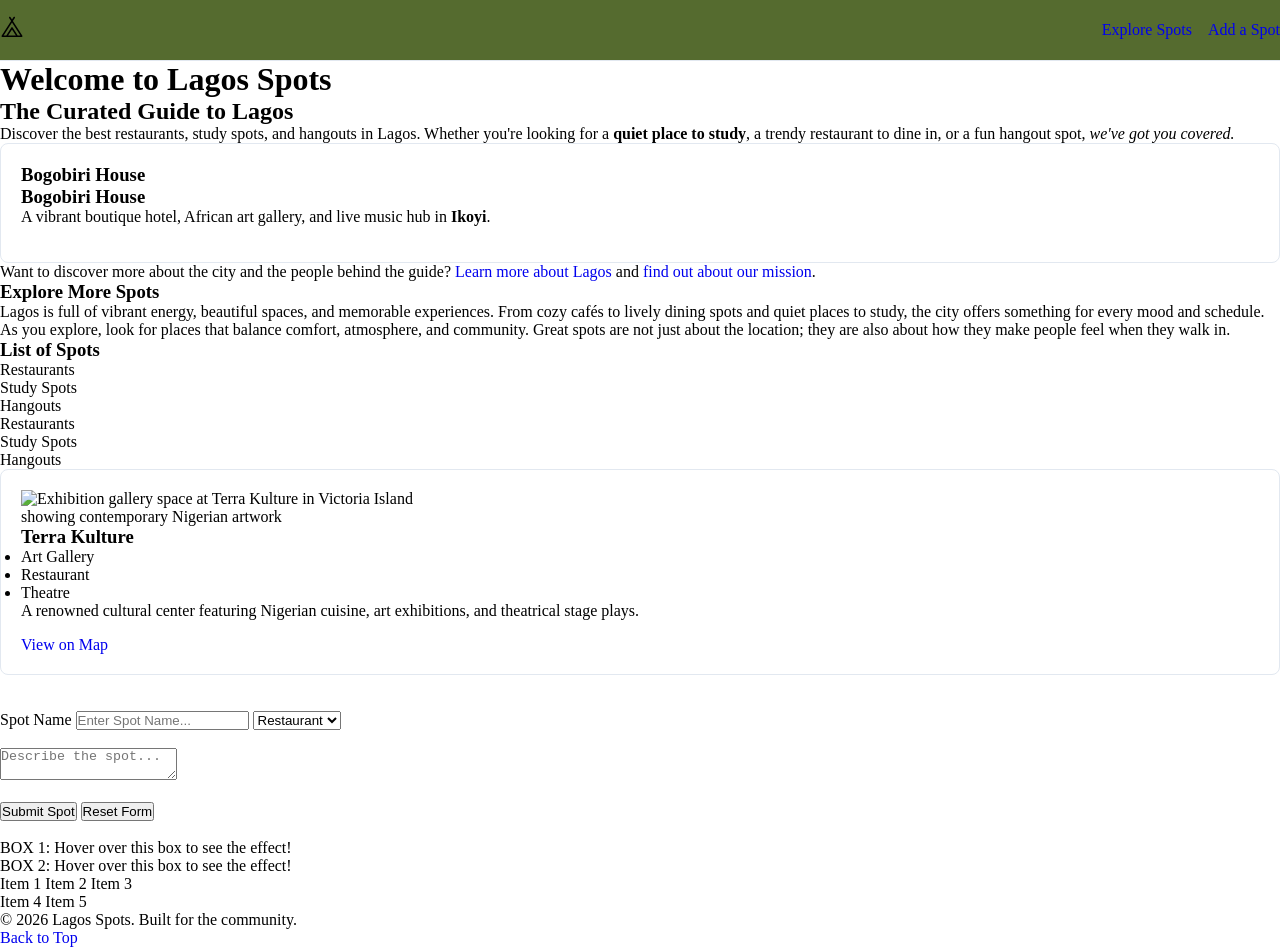
==== index.html @ 9bb0b33e "feat: add tipi logo to header and enhance header styles for responsiveness" ====
<!DOCTYPE html>
<html lang='en'>

<head>
    <meta charset='UTF-8'>
    <meta name='viewport' content='width=device-width, initial-scale=1.0'>
    <meta name='description' content='Discover curated restaurants, study spots, and hangouts across Lagos.'>
    <title>Lagos Spots — Discover Your Next Favorite Place</title>
    <!-- External Styles -->
    <link rel="stylesheet" href="./style.css">
</head>

<body>
    <!-- User-visible content goes here -->
    <header class="header">
        <a href='index.html' class='logo'>
            <img src="./assets/tipi.svg" alt="Lagos Spots Logo" width="24" />
        </a>
        <nav aria-label='Main Navigation'>
            <ul id="code1" class="nav__list">
                <li><a href='index.html'>Explore Spots</a></li>
                <li><a href='submit.html'>Add a Spot</a></li>
            </ul>
        </nav>
    </header>

    <main>
        <h1 id="firstHeading">Welcome to Lagos Spots</h1>
        <h2 id="first-heading">The Curated Guide to Lagos</h2>

        <p>Discover the best restaurants, study spots, and hangouts in Lagos. Whether you're looking for a <strong>quiet
                place to study</strong>, a trendy restaurant to dine in, or a fun hangout spot, <em>we've got you
                covered.</em></p>

        <article class='spot-card' id='spot-bogobiri'>
            <h3 class='spot-card__title'>Bogobiri House</h3>
            
            <div>
                <h3 class='spot-card__title'>Bogobiri House</h3>
            </div>
            
            <p class='spot-card__description'>
                A vibrant boutique hotel, African art gallery, and live music hub in <strong>Ikoyi</strong>.
            </p>
        </article>
        <!-- Supporting links for visitors who want to learn more about Lagos and the project -->
        <p>
            Want to discover more about the city and the people behind the guide?
            <a href='https://en.wikipedia.org/wiki/Lagos' target="_blank" rel="noopener noreferrer">Learn more about
                Lagos</a>
            and <a href="about.html">find out about our mission</a>.
        </p>

        <!-- This section helps organize additional spot ideas and keeps the page readable -->
        <section aria-labelledby="go-to-top">
            <h3 id="go-to-top">Explore More Spots</h3>
            <p>
                Lagos is full of vibrant energy, beautiful spaces, and memorable experiences. From cozy cafés to lively
                dining
                spots and quiet places to study, the city offers something for every mood and schedule.
            </p>
            <p>
                As you explore, look for places that balance comfort, atmosphere, and community. Great spots are not
                just
                about
                the location; they are also about how they make people feel when they walk in.
            </p>
        </section>

        <!-- A simple list of the categories the website focuses on -->
        <section aria-labelledby="list-of-spots">
            <h3 id="list-of-spots">List of Spots</h3>
            <ul style="list-style-type: square;">
                <li>Restaurants</li>
                <li>Study Spots</li>
                <li>Hangouts</li>
            </ul>
            <ol style="list-style-type: upper-roman;">
                <li>Restaurants</li>
                <li>Study Spots</li>
                <li>Hangouts</li>
            </ol>
        </section>

        <!-- Image -->
        <article class='spot-card' id='spot-terra-kulture'>
            <img src='https://encrypted-tbn0.gstatic.com/images?q=tbn:ANd9GcT2_l7kwDILBDHpURHJiri9vqJg5UuNE2rEbpbHT1MghtOgdt0RvELtzuA&s=10'
                alt='Exhibition gallery space at Terra Kulture in Victoria Island showing contemporary Nigerian artwork'
                width="35%">
            <h3 class='spot-card__title'>Terra Kulture</h3>
            <ul class='spot-card__tags'>
                <li>Art Gallery</li>
                <li>Restaurant</li>
                <li>Theatre</li>
            </ul>
            <p class='spot-card__description'>
                A renowned cultural center featuring Nigerian cuisine, art exhibitions, and theatrical stage plays.
            </p>
            <a href='https://maps.google.com' target='_blank' rel='noopener noreferrer'>View on Map</a>
        </article>
        <br />
        <br />

        <form>
            <label for='spot-name'>Spot Name</label>
            <input type="text" id="spot-name" minlength="3" maxlength="12" placeholder="Enter Spot Name..." required>
            <select required>
                <option value="restaurant">Restaurant</option>
                <option value="study-spot">Study Spot</option>
                <option value="hangout">Hangout</option>
            </select>
            <br />
            <br />
            <textarea placeholder="Describe the spot..." required></textarea>
            <br />
            <br />
            <button type="submit">Submit Spot</button>
            <button type="reset">Reset Form</button>
        </form>

        <br /> <!-- Breaks a line -->

        <div class="box1">
            <p>BOX 1: Hover over this box to see the effect!</p>
        </div>
        <div class="box2">
            <p>BOX 2: Hover over this box to see the effect!</p>
        </div>
    </main>

    <div class="display-flex"> <!-- Flexbox container -->
        <span>Item 1</span>
        <span>Item 2</span>
        <span>Item 3</span>
        <div>
            <span>Item 4</span>
            <span>Item 5</span>
        </div>
    </div>


    <footer>
        <p>&copy; 2026 Lagos Spots. Built for the community.</p>
        <a href="#go-to-top">Back to Top</a>
    </footer>
</body>

</html>
---- style.css ----
/* Universal Reset */
* {
    margin: 0;
    padding: 0;
    box-sizing: border-box;
}

a {
    text-decoration: none;
}

/* ==========================================================================
   Page Layout & Wrapper Constraints
   ========================================================================== */
.page-container {
  width: 100%;
  max-width: 1200px; /* Prevents line lengths from stretching on ultrawide monitors */
  margin: 0 auto;    /* Centers container horizontally */
  padding: 0 1.25rem;
}

/* ==========================================================================
   Responsive Header (Mobile-First)
   ========================================================================== */
.header {
  display: flex;
  flex-direction: column; /* Stack logo and nav vertically on mobile */
  gap: 1rem;
  padding: 1rem 0;
  border-bottom: 1px solid #e2e8f0;
  background-color: tomato;
}

.nav__list {
  display: flex;
  gap: 1rem;
  list-style: none;
}

/* Tablet & Desktop Header Enhancement */
@media (min-width: 768px) {
  .header {
    flex-direction: row;      /* Switch to single row */
    justify-content: space-between;
    align-items: center;
    background-color: darkolivegreen;
  }
}

/* ==========================================================================
   Spots Directory Grid
   ========================================================================== */
.spots-grid {
  display: grid;
  grid-template-columns: repeat(auto-fit, minmax(280px, 1fr));
  gap: 1.5rem;
  margin-top: 2rem;
}

/* ==========================================================================
   Internal Card Flexbox Alignment
   ========================================================================== */
.spot-card {
  display: flex;
  flex-direction: column; /* Allows footer/button to pin to bottom */
  height: 100%;
  background: #ffffff;
  border: 1px solid #e2e8f0;
  border-radius: 8px;
  padding: 1.25rem;
}

.spot-card__header {
  display: flex;
  justify-content: space-between;
  align-items: flex-start;
  gap: 0.5rem;
  margin-bottom: 0.75rem;
}

.spot-card__description {
  flex-grow: 1; /* Pushes the card link/action to the very bottom */
  margin-bottom: 1rem;
}
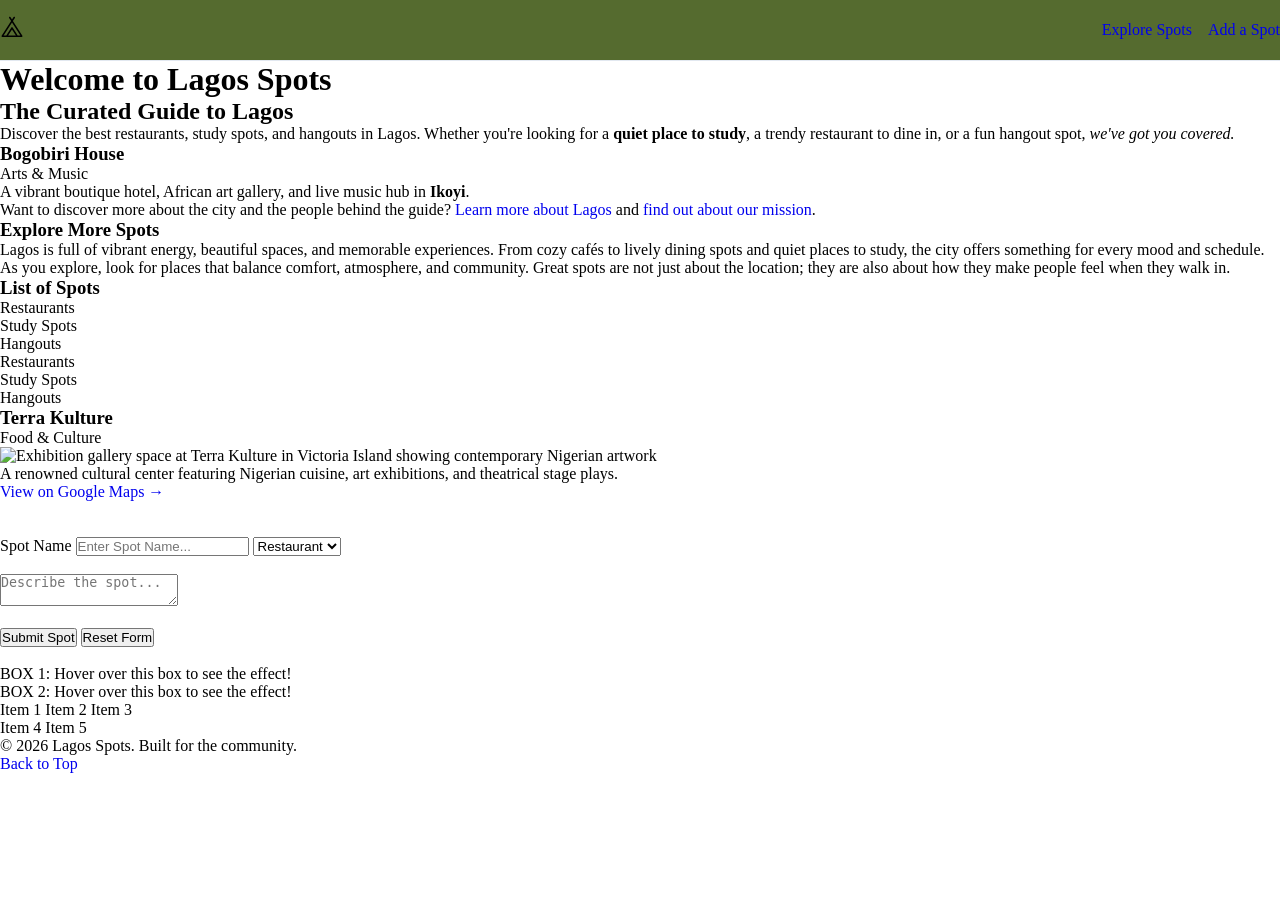
==== commit 55a733dc: "feat: refactor spot cards to use Tailwind CSS for improved styling and responsiveness" ====
--- a/index.html
+++ b/index.html
@@ -6,6 +6,7 @@
     <meta name='viewport' content='width=device-width, initial-scale=1.0'>
     <meta name='description' content='Discover curated restaurants, study spots, and hangouts across Lagos.'>
     <title>Lagos Spots — Discover Your Next Favorite Place</title>
+    <script src="https://cdn.jsdelivr.net/npm/@tailwindcss/browser@4"></script>
     <!-- External Styles -->
     <link rel="stylesheet" href="./style.css">
 </head>
@@ -32,14 +33,12 @@
                 place to study</strong>, a trendy restaurant to dine in, or a fun hangout spot, <em>we've got you
                 covered.</em></p>
 
-        <article class='spot-card' id='spot-bogobiri'>
-            <h3 class='spot-card__title'>Bogobiri House</h3>
-            
-            <div>
-                <h3 class='spot-card__title'>Bogobiri House</h3>
+        <article class="flex w-full max-w-md flex-col rounded-xl border border-slate-200 bg-white p-5 shadow-sm transition-all duration-200 hover:-translate-y-1 hover:shadow-md" id='spot-bogobiri'>
+            <div class="mb-3 flex items-start justify-between gap-3">
+                <h3 class="text-xl font-bold text-slate-900">Bogobiri House</h3>
+                <span class="inline-block rounded-full bg-emerald-100 px-2.5 py-1 text-xs font-semibold text-emerald-800">Arts &amp; Music</span>
             </div>
-            
-            <p class='spot-card__description'>
+            <p class="mb-4 flex-grow text-sm text-slate-600">
                 A vibrant boutique hotel, African art gallery, and live music hub in <strong>Ikoyi</strong>.
             </p>
         </article>
@@ -83,20 +82,20 @@
         </section>
 
         <!-- Image -->
-        <article class='spot-card' id='spot-terra-kulture'>
+        <article class="flex w-full max-w-md flex-col rounded-xl border border-slate-200 bg-white p-5 shadow-sm transition-all duration-200 hover:-translate-y-1 hover:shadow-md" id='spot-terra-kulture'>
+            <div class="mb-3 flex items-start justify-between gap-3">
+                <h3 class="text-xl font-bold text-slate-900">Terra Kulture</h3>
+                <span class="inline-block rounded-full bg-amber-100 px-2.5 py-1 text-xs font-semibold text-amber-800">Food &amp; Culture</span>
+            </div>
             <img src='https://encrypted-tbn0.gstatic.com/images?q=tbn:ANd9GcT2_l7kwDILBDHpURHJiri9vqJg5UuNE2rEbpbHT1MghtOgdt0RvELtzuA&s=10'
                 alt='Exhibition gallery space at Terra Kulture in Victoria Island showing contemporary Nigerian artwork'
-                width="35%">
-            <h3 class='spot-card__title'>Terra Kulture</h3>
-            <ul class='spot-card__tags'>
-                <li>Art Gallery</li>
-                <li>Restaurant</li>
-                <li>Theatre</li>
-            </ul>
-            <p class='spot-card__description'>
+                class="mb-3 h-48 w-full rounded-lg object-cover">
+            <p class="mb-4 flex-grow text-sm text-slate-600">
                 A renowned cultural center featuring Nigerian cuisine, art exhibitions, and theatrical stage plays.
             </p>
-            <a href='https://maps.google.com' target='_blank' rel='noopener noreferrer'>View on Map</a>
+            <a href='https://maps.google.com' target='_blank' rel='noopener noreferrer' class="inline-flex items-center justify-center rounded-lg bg-orange-600 px-4 py-2 text-sm font-medium text-white transition-colors hover:bg-orange-700">
+                View on Google Maps &rarr;
+            </a>
         </article>
         <br />
         <br />
--- a/style.css
+++ b/style.css
@@ -57,28 +57,3 @@
   margin-top: 2rem;
 }
 
-/* ==========================================================================
-   Internal Card Flexbox Alignment
-   ========================================================================== */
-.spot-card {
-  display: flex;
-  flex-direction: column; /* Allows footer/button to pin to bottom */
-  height: 100%;
-  background: #ffffff;
-  border: 1px solid #e2e8f0;
-  border-radius: 8px;
-  padding: 1.25rem;
-}
-
-.spot-card__header {
-  display: flex;
-  justify-content: space-between;
-  align-items: flex-start;
-  gap: 0.5rem;
-  margin-bottom: 0.75rem;
-}
-
-.spot-card__description {
-  flex-grow: 1; /* Pushes the card link/action to the very bottom */
-  margin-bottom: 1rem;
-}
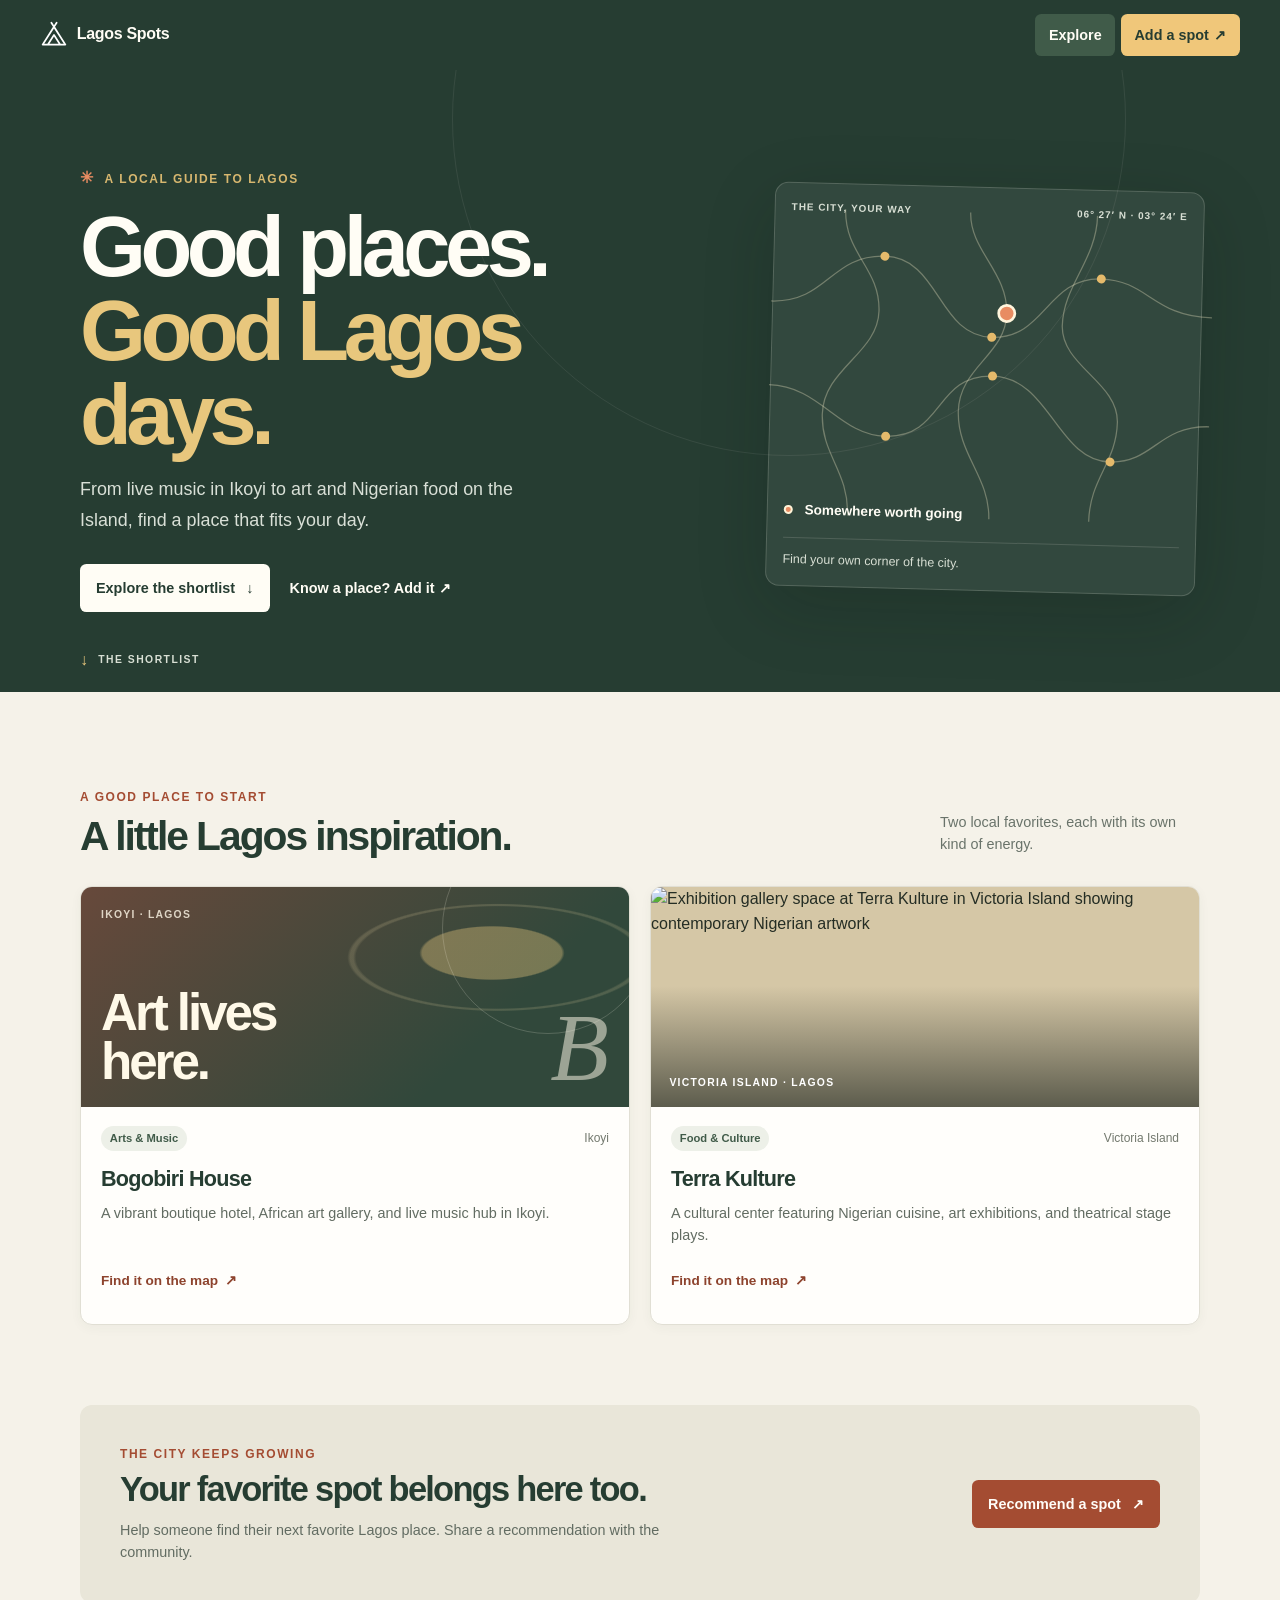
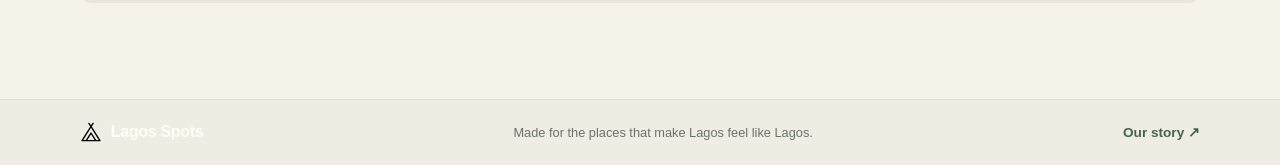
==== commit 3b550cb5: "Refactor spot submission form and enhance UI for better user experience - Updated the form structure" ====
--- a/index.html
+++ b/index.html
@@ -4,144 +4,138 @@
 <head>
     <meta charset='UTF-8'>
     <meta name='viewport' content='width=device-width, initial-scale=1.0'>
-    <meta name='description' content='Discover curated restaurants, study spots, and hangouts across Lagos.'>
-    <title>Lagos Spots — Discover Your Next Favorite Place</title>
-    <script src="https://cdn.jsdelivr.net/npm/@tailwindcss/browser@4"></script>
-    <!-- External Styles -->
+    <meta name='description' content='Find restaurants, culture, music, and local hangouts across Lagos with Lagos Spots.'>
+    <title>Lagos Spots | Find your next favorite place</title>
     <link rel="stylesheet" href="./style.css">
+    <script src="./script.js" defer></script>
 </head>
 
 <body>
-    <!-- User-visible content goes here -->
+    <a class="skip-link" href="#main-content">Skip to content</a>
     <header class="header">
-        <a href='index.html' class='logo'>
-            <img src="./assets/tipi.svg" alt="Lagos Spots Logo" width="24" />
+        <a href='index.html' class='logo' aria-label='Lagos Spots home'>
+            <img src="./assets/tipi.svg" alt="" width="28" height="28" />
+            <span>Lagos Spots</span>
         </a>
         <nav aria-label='Main Navigation'>
-            <ul id="code1" class="nav__list">
-                <li><a href='index.html'>Explore Spots</a></li>
-                <li><a href='submit.html'>Add a Spot</a></li>
+            <ul class="nav__list">
+                <li><a href='index.html' aria-current='page'>Explore</a></li>
+                <li><a href='submit.html'>Add a spot <span aria-hidden="true">↗</span></a></li>
             </ul>
         </nav>
     </header>
 
-    <main>
-        <h1 id="firstHeading">Welcome to Lagos Spots</h1>
-        <h2 id="first-heading">The Curated Guide to Lagos</h2>
+    <main class="explore-page" id="main-content">
+        <section class="explore-hero" aria-labelledby="hero-title">
+            <div class="explore-hero__content">
+                <p class="explore-eyebrow"><span aria-hidden="true">✳</span> A local guide to Lagos</p>
+                <h1 id="hero-title">Good places.<br><span>Good Lagos days.</span></h1>
+                <p class="explore-hero__intro">
+                    From live music in Ikoyi to art and Nigerian food on the Island, find a place that fits your day.
+                </p>
+                <div class="explore-hero__actions">
+                    <a class="explore-button explore-button--light" href="#spots">Explore the shortlist <span aria-hidden="true">↓</span></a>
+                    <a class="explore-hero__link" href="submit.html">Know a place? Add it <span aria-hidden="true">↗</span></a>
+                </div>
+            </div>
 
-        <p>Discover the best restaurants, study spots, and hangouts in Lagos. Whether you're looking for a <strong>quiet
-                place to study</strong>, a trendy restaurant to dine in, or a fun hangout spot, <em>we've got you
-                covered.</em></p>
-
-        <article class="flex w-full max-w-md flex-col rounded-xl border border-slate-200 bg-white p-5 shadow-sm transition-all duration-200 hover:-translate-y-1 hover:shadow-md" id='spot-bogobiri'>
-            <div class="mb-3 flex items-start justify-between gap-3">
-                <h3 class="text-xl font-bold text-slate-900">Bogobiri House</h3>
-                <span class="inline-block rounded-full bg-emerald-100 px-2.5 py-1 text-xs font-semibold text-emerald-800">Arts &amp; Music</span>
+            <div class="lagos-mark" aria-hidden="true">
+                <div class="lagos-mark__topline">
+                    <span>THE CITY, YOUR WAY</span>
+                    <span>06° 27′ N · 03° 24′ E</span>
+                </div>
+                <svg class="lagos-mark__map" viewBox="0 0 440 300" fill="none" xmlns="http://www.w3.org/2000/svg">
+                    <path d="M-20 84C43 84 44 31 105 31C166 31 166 118 226 118C286 118 285 50 346 50C398 50 404 90 470 90" />
+                    <path d="M-20 177C37 177 59 231 111 231C176 231 163 161 228 161C292 161 302 253 361 253C409 253 414 211 470 211" />
+                    <path d="M60 -20C60 30 100 44 100 92C100 139 40 158 40 208C40 254 71 270 71 320" />
+                    <path d="M199 -20C199 22 242 45 242 91C242 137 191 152 191 201C191 249 228 273 228 320" />
+                    <path d="M340 -20C340 29 304 58 304 103C304 148 368 164 368 209C368 254 339 271 339 320" />
+                    <circle cx="105" cy="31" r="5" />
+                    <circle cx="226" cy="118" r="5" />
+                    <circle cx="346" cy="50" r="5" />
+                    <circle cx="111" cy="231" r="5" />
+                    <circle cx="228" cy="161" r="5" />
+                    <circle cx="361" cy="253" r="5" />
+                    <circle class="lagos-mark__pin" cx="242" cy="91" r="9" />
+                </svg>
+                <div class="lagos-mark__caption">
+                    <span class="lagos-mark__pin-dot"></span>
+                    <span>Somewhere worth going</span>
+                </div>
+                <p class="lagos-mark__footer">Find your own corner of the city.</p>
             </div>
-            <p class="mb-4 flex-grow text-sm text-slate-600">
-                A vibrant boutique hotel, African art gallery, and live music hub in <strong>Ikoyi</strong>.
-            </p>
-        </article>
-        <!-- Supporting links for visitors who want to learn more about Lagos and the project -->
-        <p>
-            Want to discover more about the city and the people behind the guide?
-            <a href='https://en.wikipedia.org/wiki/Lagos' target="_blank" rel="noopener noreferrer">Learn more about
-                Lagos</a>
-            and <a href="about.html">find out about our mission</a>.
-        </p>
-
-        <!-- This section helps organize additional spot ideas and keeps the page readable -->
-        <section aria-labelledby="go-to-top">
-            <h3 id="go-to-top">Explore More Spots</h3>
-            <p>
-                Lagos is full of vibrant energy, beautiful spaces, and memorable experiences. From cozy cafés to lively
-                dining
-                spots and quiet places to study, the city offers something for every mood and schedule.
-            </p>
-            <p>
-                As you explore, look for places that balance comfort, atmosphere, and community. Great spots are not
-                just
-                about
-                the location; they are also about how they make people feel when they walk in.
-            </p>
+            <a class="hero-scroll" href="#spots"><span aria-hidden="true">↓</span> THE SHORTLIST</a>
         </section>
 
-        <!-- A simple list of the categories the website focuses on -->
-        <section aria-labelledby="list-of-spots">
-            <h3 id="list-of-spots">List of Spots</h3>
-            <ul style="list-style-type: square;">
-                <li>Restaurants</li>
-                <li>Study Spots</li>
-                <li>Hangouts</li>
-            </ul>
-            <ol style="list-style-type: upper-roman;">
-                <li>Restaurants</li>
-                <li>Study Spots</li>
-                <li>Hangouts</li>
-            </ol>
+        <section class="spots-section" id="spots" aria-labelledby="spots-title">
+            <div class="spots-section__heading">
+                <div>
+                    <p class="section-eyebrow">A good place to start</p>
+                    <h2 id="spots-title">A little Lagos inspiration.</h2>
+                </div>
+                <p>Two local favorites, each with its own kind of energy.</p>
+            </div>
+
+            <p class="spots-status" id="spots-status" role="status" aria-live="polite"></p>
+            <div class="spots-grid" id="spots-list">
+                <article class="spot-card spot-card--bogobiri" id="spot-bogobiri">
+                    <div class="spot-card__art" aria-hidden="true">
+                        <span class="spot-card__art-label">IKOYI · LAGOS</span>
+                        <span class="spot-card__art-title">Art lives<br>here.</span>
+                        <span class="spot-card__art-mark">B</span>
+                    </div>
+                    <div class="spot-card__body">
+                        <div class="spot-card__meta">
+                            <span class="spot-card__category">Arts &amp; Music</span>
+                            <span class="spot-card__area">Ikoyi</span>
+                        </div>
+                        <h3>Bogobiri House</h3>
+                        <p>A vibrant boutique hotel, African art gallery, and live music hub in Ikoyi.</p>
+                        <a class="spot-card__link" href="https://maps.google.com/?q=Bogobiri+House+Ikoyi+Lagos" target="_blank" rel="noopener noreferrer">
+                            Find it on the map <span aria-hidden="true">↗</span>
+                        </a>
+                    </div>
+                </article>
+
+                <article class="spot-card spot-card--terra" id="spot-terra-kulture">
+                    <div class="spot-card__image-wrap">
+                        <img src='https://encrypted-tbn0.gstatic.com/images?q=tbn:ANd9GcT2_l7kwDILBDHpURHJiri9vqJg5UuNE2rEbpbHT1MghtOgdt0RvELtzuA&s=10'
+                            alt='Exhibition gallery space at Terra Kulture in Victoria Island showing contemporary Nigerian artwork'>
+                        <span class="spot-card__image-label">VICTORIA ISLAND · LAGOS</span>
+                    </div>
+                    <div class="spot-card__body">
+                        <div class="spot-card__meta">
+                            <span class="spot-card__category">Food &amp; Culture</span>
+                            <span class="spot-card__area">Victoria Island</span>
+                        </div>
+                        <h3>Terra Kulture</h3>
+                        <p>A cultural center featuring Nigerian cuisine, art exhibitions, and theatrical stage plays.</p>
+                        <a class="spot-card__link" href="https://maps.google.com/?q=Terra+Kulture+Victoria+Island+Lagos" target="_blank" rel="noopener noreferrer">
+                            Find it on the map <span aria-hidden="true">↗</span>
+                        </a>
+                    </div>
+                </article>
+            </div>
+
+            <section class="share-note" aria-labelledby="share-title">
+                <div>
+                    <p class="section-eyebrow">The city keeps growing</p>
+                    <h2 id="share-title">Your favorite spot belongs here too.</h2>
+                    <p>Help someone find their next favorite Lagos place. Share a recommendation with the community.</p>
+                </div>
+                <a class="explore-button explore-button--dark" href="submit.html">Recommend a spot <span aria-hidden="true">↗</span></a>
+            </section>
         </section>
-
-        <!-- Image -->
-        <article class="flex w-full max-w-md flex-col rounded-xl border border-slate-200 bg-white p-5 shadow-sm transition-all duration-200 hover:-translate-y-1 hover:shadow-md" id='spot-terra-kulture'>
-            <div class="mb-3 flex items-start justify-between gap-3">
-                <h3 class="text-xl font-bold text-slate-900">Terra Kulture</h3>
-                <span class="inline-block rounded-full bg-amber-100 px-2.5 py-1 text-xs font-semibold text-amber-800">Food &amp; Culture</span>
-            </div>
-            <img src='https://encrypted-tbn0.gstatic.com/images?q=tbn:ANd9GcT2_l7kwDILBDHpURHJiri9vqJg5UuNE2rEbpbHT1MghtOgdt0RvELtzuA&s=10'
-                alt='Exhibition gallery space at Terra Kulture in Victoria Island showing contemporary Nigerian artwork'
-                class="mb-3 h-48 w-full rounded-lg object-cover">
-            <p class="mb-4 flex-grow text-sm text-slate-600">
-                A renowned cultural center featuring Nigerian cuisine, art exhibitions, and theatrical stage plays.
-            </p>
-            <a href='https://maps.google.com' target='_blank' rel='noopener noreferrer' class="inline-flex items-center justify-center rounded-lg bg-orange-600 px-4 py-2 text-sm font-medium text-white transition-colors hover:bg-orange-700">
-                View on Google Maps &rarr;
-            </a>
-        </article>
-        <br />
-        <br />
-
-        <form>
-            <label for='spot-name'>Spot Name</label>
-            <input type="text" id="spot-name" minlength="3" maxlength="12" placeholder="Enter Spot Name..." required>
-            <select required>
-                <option value="restaurant">Restaurant</option>
-                <option value="study-spot">Study Spot</option>
-                <option value="hangout">Hangout</option>
-            </select>
-            <br />
-            <br />
-            <textarea placeholder="Describe the spot..." required></textarea>
-            <br />
-            <br />
-            <button type="submit">Submit Spot</button>
-            <button type="reset">Reset Form</button>
-        </form>
-
-        <br /> <!-- Breaks a line -->
-
-        <div class="box1">
-            <p>BOX 1: Hover over this box to see the effect!</p>
-        </div>
-        <div class="box2">
-            <p>BOX 2: Hover over this box to see the effect!</p>
-        </div>
     </main>
 
-    <div class="display-flex"> <!-- Flexbox container -->
-        <span>Item 1</span>
-        <span>Item 2</span>
-        <span>Item 3</span>
-        <div>
-            <span>Item 4</span>
-            <span>Item 5</span>
-        </div>
-    </div>
-
-
-    <footer>
-        <p>&copy; 2026 Lagos Spots. Built for the community.</p>
-        <a href="#go-to-top">Back to Top</a>
+    <footer class="explore-footer">
+        <a class="logo" href='index.html'>
+            <img src="./assets/tipi.svg" alt="" width="22" height="22" />
+            <span>Lagos Spots</span>
+        </a>
+        <p>Made for the places that make Lagos feel like Lagos.</p>
+        <a href="about.html">Our story <span aria-hidden="true">↗</span></a>
     </footer>
 </body>
 
-</html>+</html>
--- a/style.css
+++ b/style.css
@@ -1,12 +1,12 @@
 /* Universal Reset */
 * {
-    margin: 0;
-    padding: 0;
-    box-sizing: border-box;
+  margin: 0;
+  padding: 0;
+  box-sizing: border-box;
 }
 
 a {
-    text-decoration: none;
+  text-decoration: none;
 }
 
 /* ==========================================================================
@@ -14,8 +14,10 @@
    ========================================================================== */
 .page-container {
   width: 100%;
-  max-width: 1200px; /* Prevents line lengths from stretching on ultrawide monitors */
-  margin: 0 auto;    /* Centers container horizontally */
+  max-width: 1200px;
+  /* Prevents line lengths from stretching on ultrawide monitors */
+  margin: 0 auto;
+  /* Centers container horizontally */
   padding: 0 1.25rem;
 }
 
@@ -24,7 +26,8 @@
    ========================================================================== */
 .header {
   display: flex;
-  flex-direction: column; /* Stack logo and nav vertically on mobile */
+  flex-direction: column;
+  /* Stack logo and nav vertically on mobile */
   gap: 1rem;
   padding: 1rem 0;
   border-bottom: 1px solid #e2e8f0;
@@ -40,7 +43,8 @@
 /* Tablet & Desktop Header Enhancement */
 @media (min-width: 768px) {
   .header {
-    flex-direction: row;      /* Switch to single row */
+    flex-direction: row;
+    /* Switch to single row */
     justify-content: space-between;
     align-items: center;
     background-color: darkolivegreen;
@@ -57,3 +61,992 @@
   margin-top: 2rem;
 }
 
+
+
+/* Theme Styles */
+
+.light-theme {
+  --bg-color: #ffffff;
+  --text-color: #1a202c;
+  --link-color: #3182ce;
+  --header-bg: #f7fafc;
+}
+
+.dark-theme {
+  --bg-color: #1a202c;
+  --text-color: #edf2f7;
+  --link-color: #63b3ed;
+  --header-bg: #2d3748;
+}
+
+.bg-white {
+  background-color: rgb(255 255 255);
+}
+
+.dark .dark\:bg-slate-900 {
+  background-color: rgb(15 23 42);
+}
+
+.active {
+  background-color: dodgerblue;
+  padding: 5px;
+  border: 0;
+}
+
+.innert {
+  background-color: tomato;
+  padding: 5px;
+  border: 0;
+}
+
+#fave {
+  background-color:bisque;
+  padding: 5px;
+  border: 0;
+}
+
+/* Spot recommendation form */
+body:has(#add-spot-form) {
+  min-height: 100vh;
+  background: #f5f2e9;
+  color: #242d24;
+  font-family: "Avenir Next", Avenir, "Segoe UI", sans-serif;
+  line-height: 1.55;
+}
+
+body:has(#add-spot-form) > header {
+  display: flex;
+  align-items: center;
+  justify-content: space-between;
+  gap: 1rem;
+  padding: 1rem max(1.25rem, calc((100% - 960px) / 2));
+  background: #263d32;
+  color: #fffdf5;
+}
+
+body:has(#add-spot-form) > header .logo {
+  color: inherit;
+  font-size: 1.05rem;
+  font-weight: 700;
+  letter-spacing: -0.02em;
+}
+
+body:has(#add-spot-form) > header nav ul {
+  display: flex;
+  flex-wrap: wrap;
+  gap: 0.5rem;
+  list-style: none;
+}
+
+body:has(#add-spot-form) > header nav a {
+  display: block;
+  padding: 0.55rem 0.8rem;
+  border-radius: 0.4rem;
+  color: #e8eee7;
+  font-size: 0.9rem;
+}
+
+body:has(#add-spot-form) > header nav a[aria-current="page"] {
+  background: #405b49;
+  color: #fffdf5;
+}
+
+body:has(#add-spot-form) > main {
+  width: min(100% - 2rem, 820px);
+  margin: 0 auto;
+  padding: clamp(2.5rem, 7vw, 5rem) 0 3rem;
+}
+
+body:has(#add-spot-form) main > section:first-child {
+  max-width: 650px;
+  margin-bottom: 2rem;
+}
+
+.form-eyebrow {
+  margin-bottom: 0.7rem;
+  color: #a44c32;
+  font-size: 0.75rem;
+  font-weight: 700;
+  letter-spacing: 0.12em;
+}
+
+body:has(#add-spot-form) .spot_title {
+  max-width: 620px;
+  margin-bottom: 0.8rem;
+  color: #263d32;
+  font-size: clamp(2rem, 5vw, 3.2rem);
+  font-weight: 700;
+  letter-spacing: -0.055em;
+  line-height: 1.08;
+  text-wrap: balance;
+}
+
+body:has(#add-spot-form) main > section:first-child > p:not(.form-eyebrow) {
+  max-width: 580px;
+  color: #586258;
+}
+
+body:has(#add-spot-form) main > section:first-child small {
+  display: inline-block;
+  margin-top: 0.8rem;
+  color: #69736a;
+  font-size: 0.82rem;
+}
+
+body:has(#add-spot-form) abbr[title="required"] {
+  color: #a44c32;
+  text-decoration: none;
+}
+
+#add-spot-form {
+  display: grid;
+  gap: 1rem;
+}
+
+#add-spot-form > fieldset {
+  display: grid;
+  grid-template-columns: repeat(2, minmax(0, 1fr));
+  gap: 1.25rem 1.5rem;
+  min-width: 0;
+  padding: clamp(1.25rem, 4vw, 2rem);
+  border: 1px solid #e1dfd4;
+  border-radius: 0.85rem;
+  background: #fffefb;
+  box-shadow: 0 2px 6px rgba(38, 61, 50, 0.04);
+}
+
+#add-spot-form > fieldset > legend {
+  grid-column: 1 / -1;
+  width: 100%;
+  padding-bottom: 0.75rem;
+  border-bottom: 1px solid #ebe9e0;
+  color: #263d32;
+  font-size: 1.15rem;
+  font-weight: 700;
+}
+
+#add-spot-form > fieldset > legend span {
+  margin-right: 0.5rem;
+  color: #a44c32;
+  font-size: 0.75rem;
+  letter-spacing: 0.08em;
+}
+
+#add-spot-form .form-group {
+  display: grid;
+  align-content: start;
+  gap: 0.45rem;
+  min-width: 0;
+}
+
+#add-spot-form label,
+#add-spot-form fieldset fieldset legend {
+  color: #303a31;
+  font-size: 0.9rem;
+  font-weight: 600;
+}
+
+#add-spot-form input:not([type="checkbox"]):not([type="radio"]),
+#add-spot-form select,
+#add-spot-form textarea {
+  width: 100%;
+  min-height: 2.9rem;
+  padding: 0.7rem 0.8rem;
+  border: 1px solid #d6d8ce;
+  border-radius: 0.45rem;
+  background: #faf9f4;
+  color: #242d24;
+  font: inherit;
+}
+
+#add-spot-form textarea {
+  min-height: 7rem;
+  resize: vertical;
+}
+
+#add-spot-form input::placeholder,
+#add-spot-form textarea::placeholder {
+  color: #858b82;
+}
+
+#add-spot-form input:focus-visible,
+#add-spot-form select:focus-visible,
+#add-spot-form textarea:focus-visible,
+#add-spot-form button:focus-visible,
+body:has(#add-spot-form) a:focus-visible {
+  outline: 3px solid #c46a45;
+  outline-offset: 3px;
+}
+
+#add-spot-form > fieldset:first-of-type > .form-group:has(#spot-area),
+#add-spot-form > fieldset:first-of-type > .form-group:has(#spot-description) {
+  grid-column: 1 / -1;
+}
+
+#add-spot-form > fieldset:nth-of-type(2) > p,
+#add-spot-form > fieldset:nth-of-type(2) > fieldset {
+  grid-column: 1 / -1;
+}
+
+#add-spot-form > fieldset fieldset {
+  display: flex;
+  flex-wrap: wrap;
+  align-items: center;
+  gap: 0.65rem 1.25rem;
+  min-width: 0;
+  padding: 1rem;
+  border: 1px solid #e7e5db;
+  border-radius: 0.55rem;
+}
+
+#add-spot-form > fieldset fieldset legend {
+  padding: 0 0.35rem;
+}
+
+#add-spot-form > fieldset fieldset p {
+  flex-basis: 100%;
+  margin-top: -0.35rem;
+  color: #69736a;
+  font-size: 0.85rem;
+}
+
+#add-spot-form > fieldset fieldset .form-group,
+#add-spot-form > .form-group {
+  display: flex;
+  align-items: center;
+  gap: 0.55rem;
+}
+
+#add-spot-form input[type="checkbox"],
+#add-spot-form input[type="radio"] {
+  width: 1.1rem;
+  height: 1.1rem;
+  margin: 0;
+  accent-color: #47634d;
+}
+
+#add-spot-form > .form-group {
+  padding: 0.35rem 0.1rem;
+}
+
+#add-spot-form > button[type="submit"] {
+  justify-self: start;
+  min-height: 3rem;
+  padding: 0.75rem 1.1rem;
+  border: 0;
+  border-radius: 0.45rem;
+  background: #a44c32;
+  color: #fffdf8;
+  cursor: pointer;
+  font: inherit;
+  font-weight: 700;
+  transition: background-color 150ms ease, transform 150ms ease;
+}
+
+#add-spot-form > button[type="submit"]:hover {
+  background: #873d29;
+}
+
+#add-spot-form > button[type="submit"]:active {
+  transform: scale(0.98);
+}
+
+.form-note {
+  margin-top: 1.25rem;
+  color: #69736a;
+  font-size: 0.88rem;
+}
+
+body:has(#add-spot-form) > footer {
+  padding: 1.5rem 1rem;
+  border-top: 1px solid #e1dfd4;
+  background: #eeece3;
+  color: #586258;
+  font-size: 0.88rem;
+  text-align: center;
+}
+
+body:has(#add-spot-form) > footer a {
+  color: #47634d;
+  font-weight: 600;
+}
+
+@media (max-width: 600px) {
+  body:has(#add-spot-form) > header {
+    align-items: flex-start;
+    flex-direction: column;
+  }
+
+  #add-spot-form > fieldset {
+    grid-template-columns: minmax(0, 1fr);
+  }
+
+  #add-spot-form > fieldset > legend,
+  #add-spot-form > fieldset:first-of-type > .form-group:has(#spot-area),
+  #add-spot-form > fieldset:first-of-type > .form-group:has(#spot-description),
+  #add-spot-form > fieldset:nth-of-type(2) > p,
+  #add-spot-form > fieldset:nth-of-type(2) > fieldset {
+    grid-column: 1;
+  }
+}
+
+@media (prefers-reduced-motion: reduce) {
+  #add-spot-form > button[type="submit"] {
+    transition: none;
+  }
+}
+
+/* Explore page */
+body:has(.explore-page) {
+  min-height: 100vh;
+  background: #f5f2e9;
+  color: #242d24;
+  font-family: "Avenir Next", Avenir, "Segoe UI", sans-serif;
+  line-height: 1.55;
+}
+
+body:has(.explore-page) .skip-link {
+  position: absolute;
+  z-index: 2;
+  top: 0.75rem;
+  left: 0.75rem;
+  transform: translateY(-160%);
+  padding: 0.65rem 0.9rem;
+  border-radius: 0.35rem;
+  background: #fffefb;
+  color: #263d32;
+  font-weight: 700;
+}
+
+body:has(.explore-page) .skip-link:focus {
+  transform: translateY(0);
+}
+
+body:has(.explore-page) > .header {
+  position: relative;
+  z-index: 1;
+  display: flex;
+  width: 100%;
+  flex-direction: row;
+  align-items: center;
+  justify-content: space-between;
+  gap: 1rem;
+  padding: 0.85rem max(1.25rem, calc((100% - 1200px) / 2));
+  border: 0;
+  background: #263d32;
+}
+
+body:has(.explore-page) .logo {
+  display: inline-flex;
+  align-items: center;
+  gap: 0.55rem;
+  color: #fffdf5;
+  font-size: 1rem;
+  font-weight: 700;
+  letter-spacing: -0.02em;
+}
+
+body:has(.explore-page) .logo img {
+  display: block;
+  object-fit: contain;
+}
+
+body:has(.explore-page) > .header .logo img {
+  filter: brightness(0) invert(1);
+}
+
+body:has(.explore-page) .nav__list {
+  align-items: center;
+  gap: 0.35rem;
+}
+
+body:has(.explore-page) .nav__list a {
+  display: inline-flex;
+  min-height: 2.65rem;
+  align-items: center;
+  gap: 0.35rem;
+  padding: 0.55rem 0.85rem;
+  border-radius: 0.4rem;
+  color: #e6ece4;
+  font-size: 0.9rem;
+  font-weight: 600;
+}
+
+body:has(.explore-page) .nav__list a[aria-current="page"] {
+  background: #405b49;
+  color: #fffdf5;
+}
+
+body:has(.explore-page) .nav__list a[href="submit.html"] {
+  background: #f0c77a;
+  color: #263d32;
+}
+
+body:has(.explore-page) a:focus-visible {
+  outline: 3px solid #c46a45;
+  outline-offset: 3px;
+}
+
+.explore-page {
+  width: 100%;
+}
+
+.explore-hero {
+  position: relative;
+  display: grid;
+  min-height: 530px;
+  grid-template-columns: minmax(0, 1fr) minmax(280px, 0.9fr);
+  align-items: center;
+  gap: clamp(2rem, 6vw, 5rem);
+  overflow: hidden;
+  padding: clamp(3.5rem, 8vw, 6rem) max(1.5rem, calc((100% - 1120px) / 2)) 5rem;
+  background: #263d32;
+  color: #fffdf5;
+}
+
+.explore-hero::before {
+  position: absolute;
+  top: -18rem;
+  right: 12%;
+  width: 42rem;
+  height: 42rem;
+  border: 1px solid rgba(245, 242, 233, 0.08);
+  border-radius: 50%;
+  content: "";
+  pointer-events: none;
+}
+
+.explore-hero__content {
+  position: relative;
+  z-index: 1;
+  max-width: 610px;
+}
+
+.explore-eyebrow,
+.section-eyebrow {
+  margin-bottom: 0.9rem;
+  color: #d7b76f;
+  font-size: 0.75rem;
+  font-weight: 700;
+  letter-spacing: 0.13em;
+  text-transform: uppercase;
+}
+
+.explore-eyebrow span {
+  margin-right: 0.35rem;
+  color: #e88c62;
+  font-size: 1rem;
+}
+
+.explore-hero h1 {
+  margin-bottom: 1.1rem;
+  font-size: clamp(2.8rem, 6.8vw, 5.3rem);
+  font-weight: 700;
+  letter-spacing: -0.065em;
+  line-height: 0.99;
+  text-wrap: balance;
+}
+
+.explore-hero h1 span {
+  color: #e8c77d;
+}
+
+.explore-hero__intro {
+  max-width: 470px;
+  color: #d9e0d7;
+  font-size: clamp(1rem, 1.6vw, 1.12rem);
+  line-height: 1.7;
+  text-wrap: pretty;
+}
+
+.explore-hero__actions {
+  display: flex;
+  flex-wrap: wrap;
+  align-items: center;
+  gap: 1.25rem;
+  margin-top: 1.8rem;
+}
+
+.explore-button {
+  display: inline-flex;
+  min-height: 3rem;
+  align-items: center;
+  justify-content: center;
+  gap: 0.7rem;
+  padding: 0.75rem 1rem;
+  border-radius: 0.4rem;
+  font-size: 0.9rem;
+  font-weight: 700;
+  transition: background-color 150ms ease, transform 150ms ease;
+}
+
+.explore-button:active {
+  transform: scale(0.98);
+}
+
+.explore-button--light {
+  background: #fffdf5;
+  color: #263d32;
+}
+
+.explore-button--light:hover {
+  background: #f0c77a;
+}
+
+.explore-hero__link {
+  min-height: 2.75rem;
+  align-content: center;
+  color: #fffdf5;
+  font-size: 0.9rem;
+  font-weight: 600;
+}
+
+.lagos-mark {
+  position: relative;
+  width: min(100%, 430px);
+  justify-self: end;
+  padding: 1rem;
+  border: 1px solid rgba(244, 241, 230, 0.18);
+  border-radius: 0.85rem;
+  background: rgba(255, 253, 245, 0.06);
+  box-shadow: 0 20px 70px rgba(9, 23, 16, 0.18);
+  transform: rotate(1.5deg);
+}
+
+.lagos-mark__topline,
+.lagos-mark__caption {
+  display: flex;
+  align-items: center;
+  justify-content: space-between;
+  gap: 0.75rem;
+}
+
+.lagos-mark__topline {
+  color: #d8dfd4;
+  font-size: 0.62rem;
+  font-weight: 700;
+  letter-spacing: 0.1em;
+}
+
+.lagos-mark__map {
+  display: block;
+  width: 100%;
+  margin: 0.7rem 0 0.2rem;
+  overflow: visible;
+}
+
+.lagos-mark__map path {
+  stroke: rgba(241, 231, 195, 0.34);
+  stroke-width: 1.4;
+}
+
+.lagos-mark__map circle {
+  fill: #e5ba6b;
+}
+
+.lagos-mark__map .lagos-mark__pin {
+  fill: #e88c62;
+  stroke: #fff5dc;
+  stroke-width: 3;
+}
+
+.lagos-mark__caption {
+  justify-content: flex-start;
+  color: #fffdf5;
+  font-size: 0.85rem;
+  font-weight: 600;
+}
+
+.lagos-mark__pin-dot {
+  width: 0.55rem;
+  height: 0.55rem;
+  border: 2px solid #fff4d8;
+  border-radius: 50%;
+  background: #e88c62;
+}
+
+.lagos-mark__footer {
+  margin-top: 1.1rem;
+  padding-top: 0.7rem;
+  border-top: 1px solid rgba(244, 241, 230, 0.15);
+  color: #d8dfd4;
+  font-size: 0.78rem;
+}
+
+.hero-scroll {
+  position: absolute;
+  bottom: 1.2rem;
+  left: max(1.5rem, calc((100% - 1120px) / 2));
+  display: inline-flex;
+  align-items: center;
+  gap: 0.55rem;
+  color: #d8dfd4;
+  font-size: 0.65rem;
+  font-weight: 700;
+  letter-spacing: 0.14em;
+}
+
+.hero-scroll span {
+  color: #e8c77d;
+  font-size: 1rem;
+}
+
+.spots-section {
+  width: min(100% - 3rem, 1120px);
+  margin: 0 auto;
+  padding: clamp(3.5rem, 8vw, 6rem) 0;
+}
+
+.spots-section__heading {
+  display: flex;
+  align-items: end;
+  justify-content: space-between;
+  gap: 2rem;
+  margin-bottom: 1.7rem;
+}
+
+.spots-section .section-eyebrow {
+  margin-bottom: 0.45rem;
+  color: #a44c32;
+}
+
+.spots-section__heading h2,
+.share-note h2 {
+  color: #263d32;
+  font-size: clamp(1.8rem, 4vw, 2.55rem);
+  font-weight: 700;
+  letter-spacing: -0.05em;
+  line-height: 1.1;
+  text-wrap: balance;
+}
+
+.spots-section__heading > p {
+  max-width: 260px;
+  padding-bottom: 0.2rem;
+  color: #69736a;
+  font-size: 0.9rem;
+}
+
+.spots-grid {
+  display: grid;
+  grid-template-columns: repeat(2, minmax(0, 1fr));
+  align-items: stretch;
+  gap: 1.25rem;
+  margin-top: 0;
+}
+
+.spots-status:not(:empty) {
+  margin: 0.75rem 0;
+  color: #405b49;
+  font-size: 0.9rem;
+  font-weight: 600;
+}
+
+.submitted-spots {
+  margin-top: 2rem;
+  padding-top: 2rem;
+  border-top: 1px solid #e1dfd4;
+}
+
+.submitted-spots h2 {
+  color: #263d32;
+  font-size: 1.5rem;
+  font-weight: 700;
+  letter-spacing: -0.035em;
+}
+
+.submitted-spots .spots-grid:empty {
+  display: none;
+}
+
+.spot-card {
+  min-width: 0;
+  overflow: hidden;
+  border: 1px solid #e1dfd4;
+  border-radius: 0.75rem;
+  background: #fffefb;
+  box-shadow: 0 3px 12px rgba(38, 61, 50, 0.045);
+}
+
+.spot-card__art,
+.spot-card__image-wrap {
+  position: relative;
+  display: flex;
+  min-height: 220px;
+  align-items: end;
+  overflow: hidden;
+}
+
+.spot-card__art {
+  justify-content: space-between;
+  padding: 1.25rem;
+  background:
+    radial-gradient(ellipse at 75% 30%, rgba(232, 199, 125, 0.38) 0 12%, transparent 12.5%),
+    radial-gradient(ellipse at 76% 32%, transparent 0 24%, rgba(239, 218, 164, 0.17) 24.5% 25%, transparent 25.5%),
+    linear-gradient(135deg, #67493b 0%, #31483b 72%);
+  color: #fff9e8;
+}
+
+.spot-card__art::after {
+  position: absolute;
+  top: -65px;
+  right: -25px;
+  width: 210px;
+  height: 210px;
+  border: 1px solid rgba(255, 249, 232, 0.19);
+  border-radius: 50%;
+  content: "";
+}
+
+.spot-card__art-label {
+  position: absolute;
+  top: 1.25rem;
+  left: 1.25rem;
+  color: rgba(255, 249, 232, 0.8);
+  font-size: 0.65rem;
+  font-weight: 700;
+  letter-spacing: 0.12em;
+}
+
+.spot-card__art-title {
+  position: relative;
+  z-index: 1;
+  font-size: clamp(2.2rem, 4vw, 3.2rem);
+  font-weight: 700;
+  letter-spacing: -0.06em;
+  line-height: 0.95;
+}
+
+.spot-card__art-mark {
+  position: relative;
+  z-index: 1;
+  color: rgba(255, 249, 232, 0.52);
+  font-family: Georgia, serif;
+  font-size: 6rem;
+  font-style: italic;
+  line-height: 0.8;
+}
+
+.spot-card__image-wrap {
+  min-height: 220px;
+  background: #d5c7a6;
+}
+
+.spot-card__image-wrap img {
+  position: absolute;
+  width: 100%;
+  height: 100%;
+  object-fit: cover;
+  object-position: center 45%;
+}
+
+.spot-card__image-wrap::after {
+  position: absolute;
+  inset: 45% 0 0;
+  background: linear-gradient(transparent, rgba(28, 35, 29, 0.65));
+  content: "";
+}
+
+.spot-card__image-label {
+  position: relative;
+  z-index: 1;
+  padding: 1rem 1.15rem;
+  color: #fff;
+  font-size: 0.65rem;
+  font-weight: 700;
+  letter-spacing: 0.12em;
+}
+
+.spot-card__body {
+  padding: 1.2rem 1.25rem 1.3rem;
+}
+
+.spot-card__meta {
+  display: flex;
+  flex-wrap: wrap;
+  align-items: center;
+  justify-content: space-between;
+  gap: 0.5rem;
+  margin-bottom: 0.7rem;
+}
+
+.spot-card__category {
+  padding: 0.25rem 0.55rem;
+  border-radius: 99px;
+  background: #edf0e8;
+  color: #405b49;
+  font-size: 0.7rem;
+  font-weight: 700;
+}
+
+.spot-card__area {
+  color: #73796e;
+  font-size: 0.75rem;
+}
+
+.spot-card h3 {
+  margin-bottom: 0.35rem;
+  color: #263d32;
+  font-size: 1.35rem;
+  font-weight: 700;
+  letter-spacing: -0.035em;
+}
+
+.spot-card__body > p {
+  min-height: 3.1em;
+  color: #626c62;
+  font-size: 0.9rem;
+}
+
+.spot-card__link {
+  display: inline-flex;
+  min-height: 2.75rem;
+  align-items: center;
+  gap: 0.45rem;
+  margin-top: 0.8rem;
+  color: #8d432d;
+  font-size: 0.85rem;
+  font-weight: 700;
+}
+
+.share-note {
+  display: flex;
+  align-items: center;
+  justify-content: space-between;
+  gap: 2rem;
+  margin-top: clamp(3rem, 7vw, 5rem);
+  padding: clamp(1.5rem, 4vw, 2.5rem);
+  border-radius: 0.75rem;
+  background: #e9e6d9;
+}
+
+.share-note > div {
+  max-width: 600px;
+}
+
+.share-note h2 {
+  font-size: clamp(1.5rem, 3.5vw, 2.15rem);
+}
+
+.share-note > div > p:last-child {
+  margin-top: 0.65rem;
+  color: #626c62;
+  font-size: 0.9rem;
+}
+
+.explore-button--dark {
+  flex: 0 0 auto;
+  background: #a44c32;
+  color: #fffdf8;
+}
+
+.explore-button--dark:hover {
+  background: #873d29;
+}
+
+.explore-footer {
+  display: flex;
+  align-items: center;
+  justify-content: space-between;
+  gap: 1rem;
+  padding: 1.25rem max(1.5rem, calc((100% - 1120px) / 2));
+  border-top: 1px solid #e1dfd4;
+  background: #eeece3;
+}
+
+.explore-footer .logo {
+  color: #263d32;
+}
+
+.explore-footer p {
+  color: #69736a;
+  font-size: 0.8rem;
+}
+
+.explore-footer > a:last-child {
+  color: #47634d;
+  font-size: 0.85rem;
+  font-weight: 700;
+}
+
+@media (max-width: 760px) {
+  .explore-hero {
+    min-height: auto;
+    grid-template-columns: minmax(0, 1fr);
+    gap: 2.5rem;
+    padding-bottom: 5rem;
+  }
+
+  .lagos-mark {
+    width: min(100%, 480px);
+    justify-self: center;
+  }
+}
+
+@media (max-width: 600px) {
+  body:has(.explore-page) > .header {
+    padding: 0.75rem 1rem;
+  }
+
+  body:has(.explore-page) .nav__list {
+    gap: 0.15rem;
+  }
+
+  body:has(.explore-page) .nav__list a {
+    padding: 0.5rem 0.6rem;
+    font-size: 0.8rem;
+  }
+
+  .explore-hero {
+    gap: 2rem;
+    padding: 3.5rem 1.25rem 4.5rem;
+  }
+
+  .explore-hero h1 {
+    font-size: clamp(2.75rem, 13vw, 4rem);
+  }
+
+  .explore-hero__actions {
+    align-items: flex-start;
+    flex-direction: column;
+    gap: 0.65rem;
+  }
+
+  .spots-section {
+    width: min(100% - 2rem, 1120px);
+    padding: 3rem 0;
+  }
+
+  .spots-section__heading {
+    align-items: flex-start;
+    flex-direction: column;
+    gap: 0.65rem;
+  }
+
+  .spots-grid {
+    grid-template-columns: minmax(0, 1fr);
+  }
+
+  .spot-card__body > p {
+    min-height: 0;
+  }
+
+  .share-note {
+    align-items: flex-start;
+    flex-direction: column;
+    gap: 1.25rem;
+    margin-top: 3rem;
+  }
+
+  .explore-footer {
+    align-items: flex-start;
+    flex-direction: column;
+    padding: 1.25rem;
+  }
+}
+
+@media (prefers-reduced-motion: reduce) {
+  .explore-button {
+    transition: none;
+  }
+}
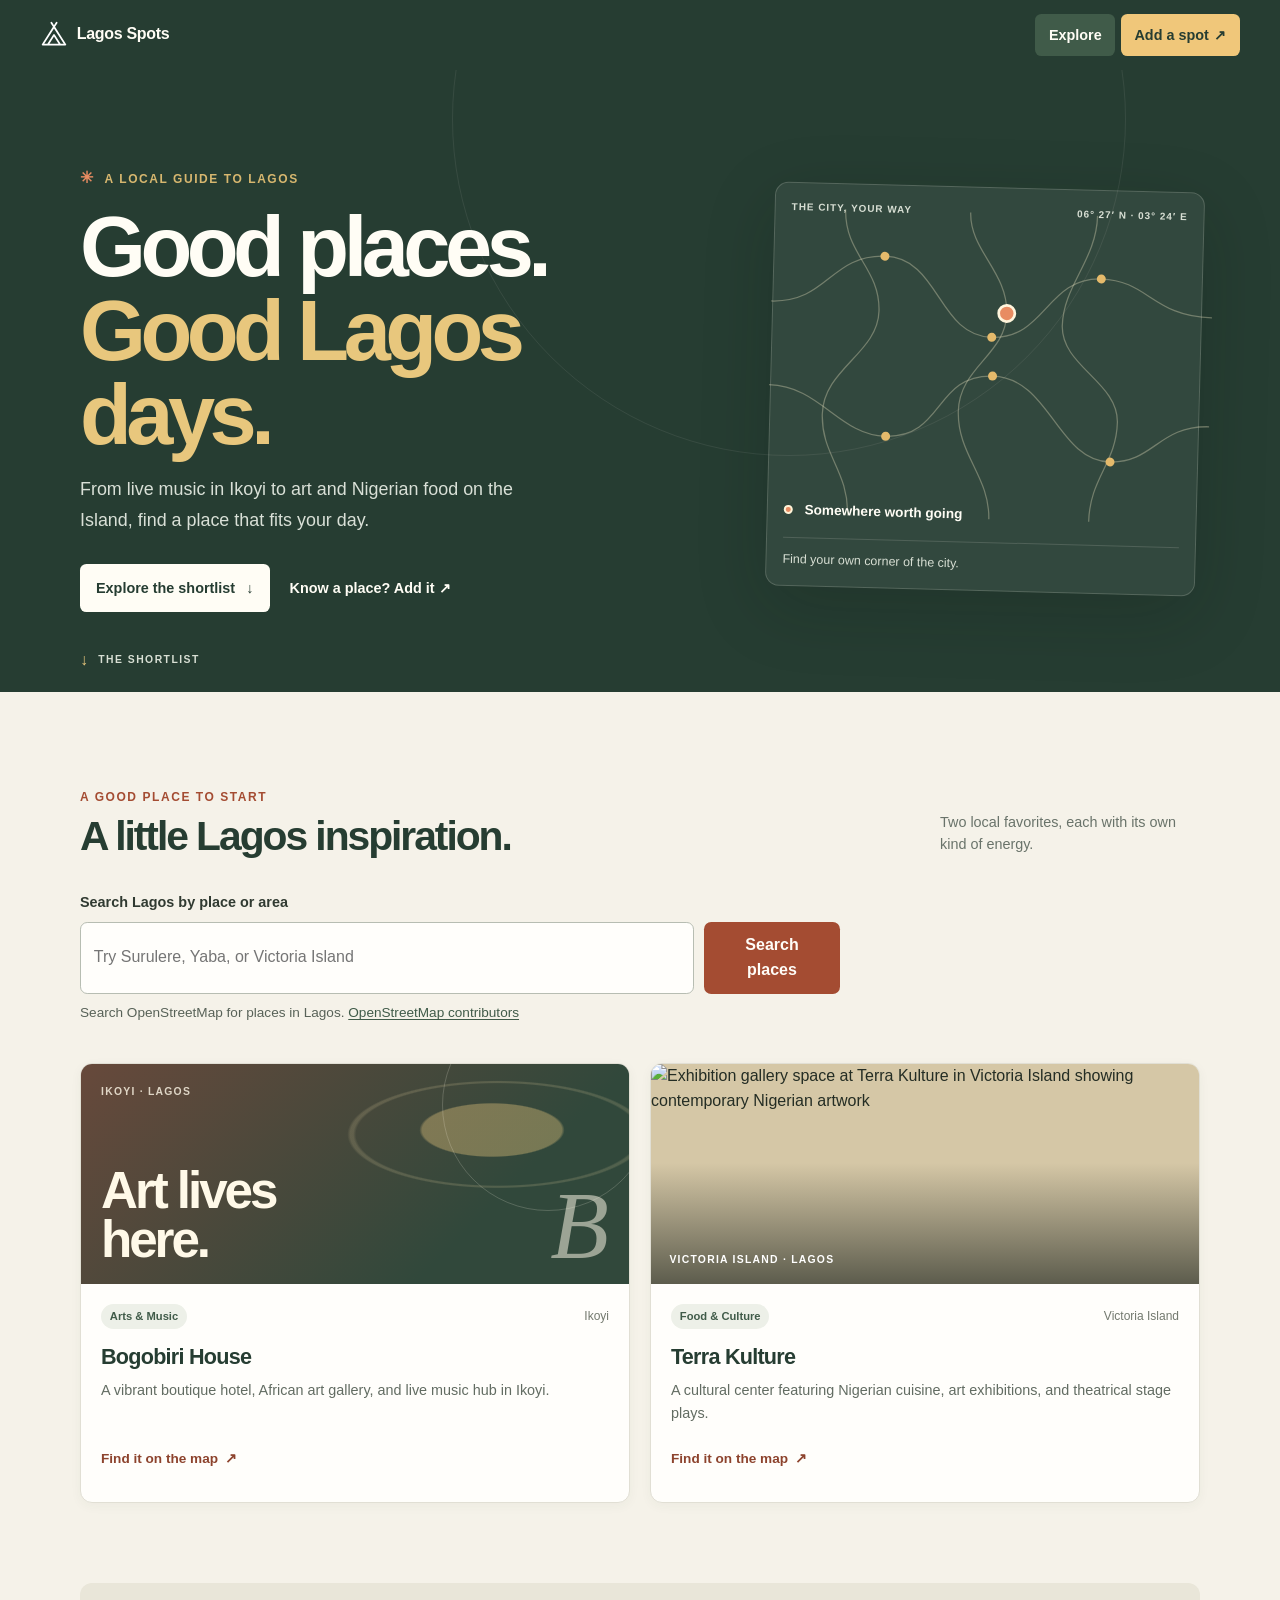
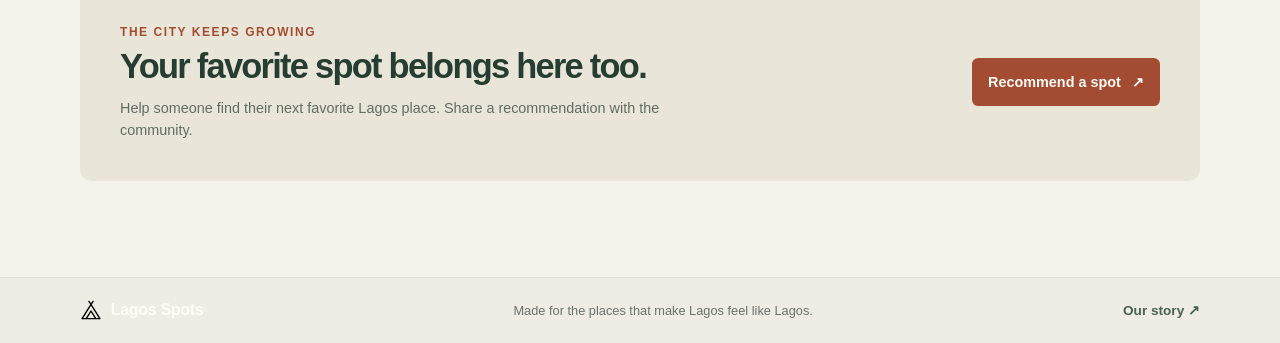
==== commit 164d55e4: "feat: implement place search form with results display and error handling" ====
--- a/index.html
+++ b/index.html
@@ -76,6 +76,32 @@
                 <p>Two local favorites, each with its own kind of energy.</p>
             </div>
 
+            <form class="place-search" id="place-search-form" role="search" aria-label="Search Lagos places">
+                <label for="place-search-input">Search Lagos by place or area</label>
+                <div class="place-search__controls">
+                    <input
+                        id="place-search-input"
+                        name="place"
+                        type="search"
+                        autocomplete="off"
+                        placeholder="Try Surulere, Yaba, or Victoria Island"
+                        aria-describedby="place-search-hint place-search-error"
+                        required
+                        minlength="2">
+                    <button class="place-search__submit" id="place-search-submit" type="submit">Search places</button>
+                </div>
+                <p class="place-search__hint" id="place-search-hint">
+                    Search OpenStreetMap for places in Lagos.
+                    <a href="https://www.openstreetmap.org/copyright" target="_blank" rel="noopener noreferrer">OpenStreetMap contributors</a>
+                </p>
+                <p class="place-search__field-error" id="place-search-error" hidden></p>
+            </form>
+
+            <p class="spots-status place-search__status" id="place-search-status" role="status" aria-live="polite" aria-atomic="true"></p>
+            <p class="place-search__error" id="place-search-error-message" role="alert" hidden></p>
+            <p class="place-search__selection" id="place-search-selection" role="status" aria-live="polite" hidden></p>
+            <ul class="spots-grid place-search__results" id="place-search-results" aria-label="Place search results" aria-busy="false"></ul>
+
             <p class="spots-status" id="spots-status" role="status" aria-live="polite"></p>
             <div class="spots-grid" id="spots-list">
                 <article class="spot-card spot-card--bogobiri" id="spot-bogobiri">
--- a/style.css
+++ b/style.css
@@ -742,6 +742,185 @@
   font-weight: 600;
 }
 
+.place-search {
+  display: grid;
+  gap: 0.55rem;
+  max-width: 760px;
+  margin: 2rem 0 1rem;
+}
+
+.place-search > label {
+  color: #303a31;
+  font-size: 0.9rem;
+  font-weight: 700;
+}
+
+.place-search__controls {
+  display: flex;
+  gap: 0.65rem;
+}
+
+.place-search__controls input {
+  width: 100%;
+  min-width: 0;
+  min-height: 3rem;
+  padding: 0.7rem 0.8rem;
+  border: 1px solid #b7bdb2;
+  border-radius: 0.45rem;
+  background: #fffefb;
+  color: #242d24;
+  font: inherit;
+}
+
+.place-search__controls input:focus-visible,
+.place-search__submit:focus-visible,
+.place-search__result:focus-visible {
+  outline: 3px solid #a44c32;
+  outline-offset: 3px;
+}
+
+.place-search__controls input[aria-invalid="true"] {
+  border-color: #a44c32;
+}
+
+.place-search__submit {
+  min-width: 8.5rem;
+  min-height: 3rem;
+  padding: 0.7rem 1rem;
+  border: 0;
+  border-radius: 0.45rem;
+  background: #a44c32;
+  color: #fffdf8;
+  cursor: pointer;
+  font: inherit;
+  font-weight: 700;
+}
+
+.place-search__submit:hover:not(:disabled) {
+  background: #873d29;
+}
+
+.place-search__submit:disabled {
+  cursor: wait;
+  opacity: 0.72;
+}
+
+.place-search__hint,
+.place-search__field-error {
+  color: #586258;
+  font-size: 0.85rem;
+}
+
+.place-search__hint a {
+  color: #405b49;
+  text-decoration: underline;
+  text-underline-offset: 0.15em;
+}
+
+.place-search__field-error,
+.place-search__error {
+  color: #873d29;
+  font-size: 0.9rem;
+  font-weight: 600;
+}
+
+.place-search__status {
+  min-height: 1.5em;
+}
+
+.place-search__status[data-state="loading"]::before {
+  display: inline-block;
+  width: 0.8rem;
+  height: 0.8rem;
+  margin-right: 0.55rem;
+  border: 2px solid #b9c3b6;
+  border-top-color: #405b49;
+  border-radius: 50%;
+  animation: place-search-spin 700ms linear infinite;
+  content: "";
+  vertical-align: -0.1em;
+}
+
+.place-search__status[data-state="empty"] {
+  color: #873d29;
+}
+
+.place-search__selection {
+  margin: 0.5rem 0 1rem;
+  padding: 0.85rem 1rem;
+  border-left: 3px solid #a44c32;
+  background: #eeece3;
+  color: #263d32;
+  font-size: 0.9rem;
+  font-weight: 600;
+  overflow-wrap: anywhere;
+}
+
+.place-search__results {
+  margin: 0 0 2rem;
+  padding: 0;
+  list-style: none;
+}
+
+.place-search__results:empty {
+  display: none;
+}
+
+.place-search__item {
+  min-width: 0;
+}
+
+.place-search__result {
+  display: grid;
+  width: 100%;
+  min-height: 100%;
+  align-content: start;
+  gap: 0.55rem;
+  padding: 1rem;
+  border: 1px solid #e1dfd4;
+  border-radius: 0.75rem;
+  background: #fffefb;
+  color: #242d24;
+  cursor: pointer;
+  font: inherit;
+  text-align: left;
+  transition: border-color 150ms ease, box-shadow 150ms ease;
+}
+
+.place-search__result:hover {
+  border-color: #a9b5a7;
+  box-shadow: 0 3px 12px rgba(38, 61, 50, 0.1);
+}
+
+.place-search__result-title {
+  color: #263d32;
+  font-size: 1.05rem;
+  font-weight: 700;
+}
+
+.place-search__result-address {
+  color: #586258;
+  font-size: 0.88rem;
+  line-height: 1.45;
+}
+
+@keyframes place-search-spin {
+  to {
+    transform: rotate(360deg);
+  }
+}
+
+@media (prefers-reduced-motion: reduce) {
+  .place-search__status[data-state="loading"]::before {
+    animation: none;
+    border-top-color: #405b49;
+  }
+
+  .place-search__result {
+    transition: none;
+  }
+}
+
 .submitted-spots {
   margin-top: 2rem;
   padding-top: 2rem;
@@ -1023,6 +1202,15 @@
     gap: 0.65rem;
   }
 
+  .place-search__controls {
+    align-items: stretch;
+    flex-direction: column;
+  }
+
+  .place-search__submit {
+    width: 100%;
+  }
+
   .spots-grid {
     grid-template-columns: minmax(0, 1fr);
   }
